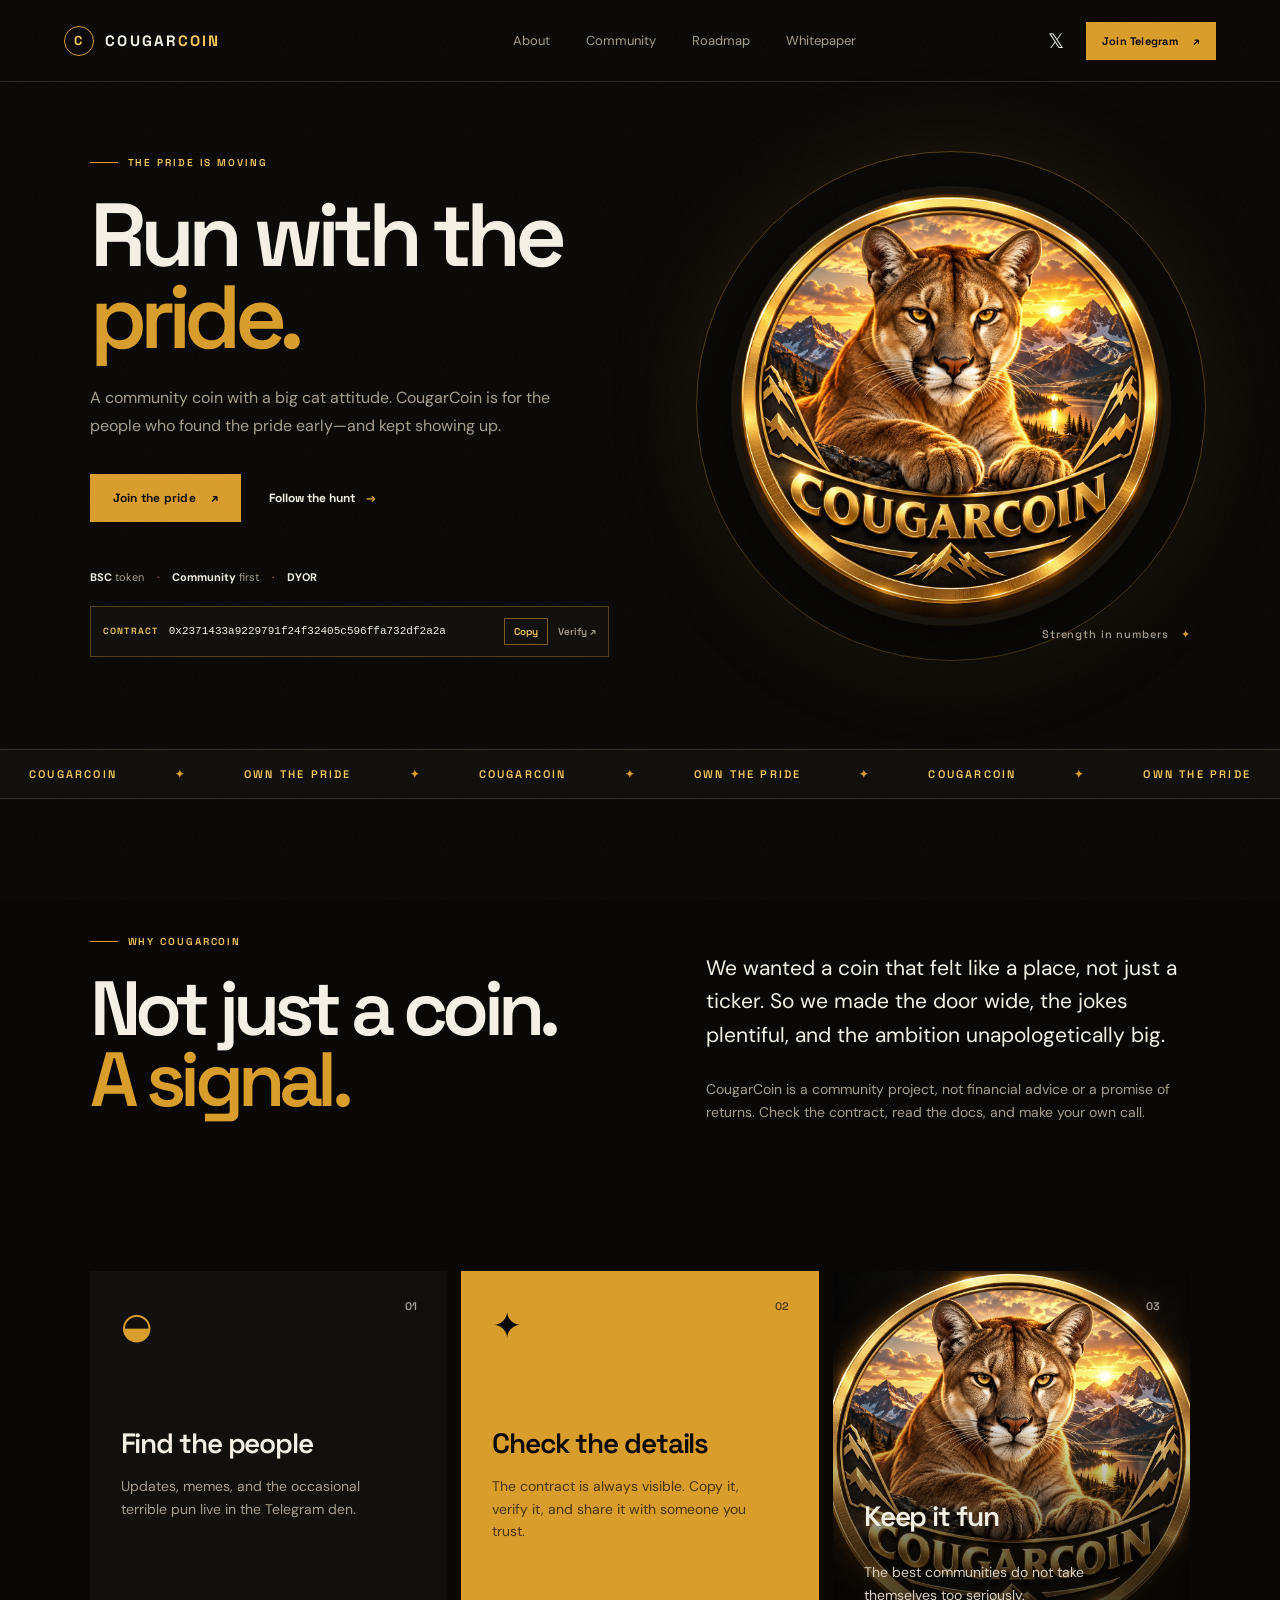
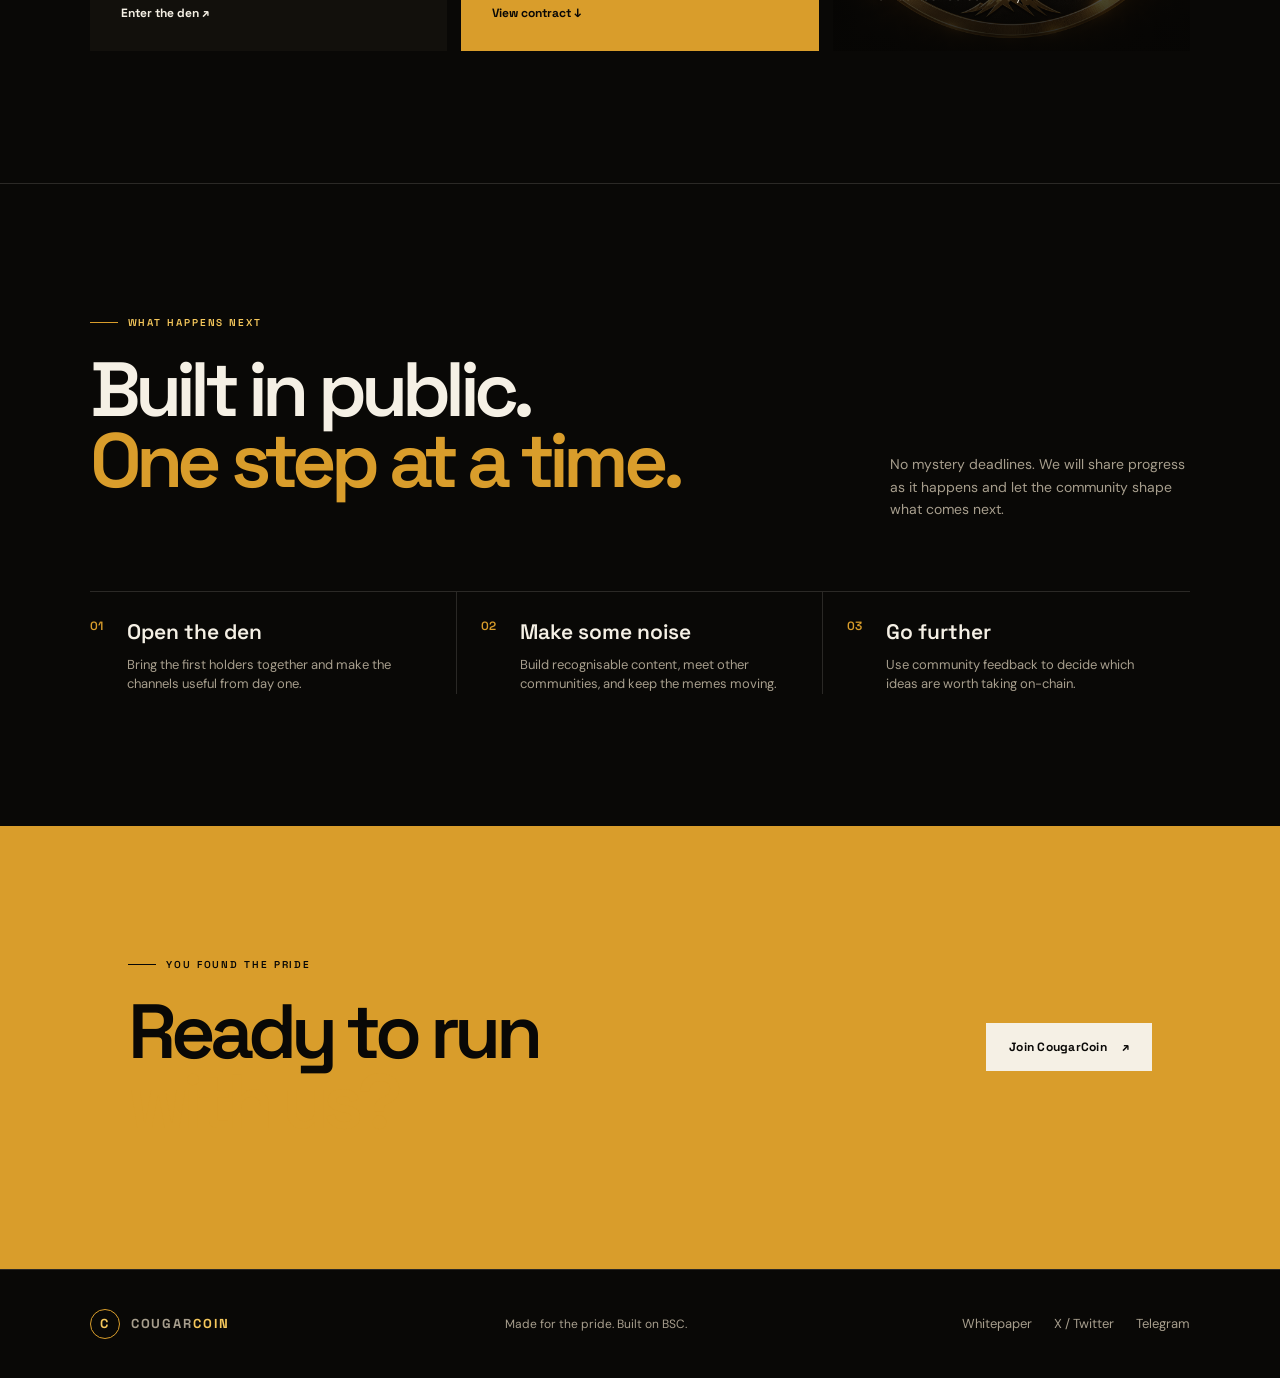
==== index.html @ 057869eb "Prepare CougarCoin site for GitHub Pages" ====
<!doctype html>
<html lang="en">
  <head>
    <meta charset="UTF-8" />
    <meta name="viewport" content="width=device-width, initial-scale=1.0" />
    <meta name="theme-color" content="#090806" />
    <meta name="description" content="CougarCoin — a community-powered meme coin built for the pride." />
    <title>CougarCoin | Own the pride</title>
    <link rel="preconnect" href="https://fonts.googleapis.com" />
    <link rel="preconnect" href="https://fonts.gstatic.com" crossorigin />
    <link href="https://fonts.googleapis.com/css2?family=DM+Sans:wght@400;500;700&family=Space+Grotesk:wght@500;600;700&display=swap" rel="stylesheet" />
    <link rel="stylesheet" href="styles.css" />
  </head>
  <body>
    <div class="noise" aria-hidden="true"></div>
    <header class="site-header">
      <a class="brand" href="#top" aria-label="CougarCoin home">
        <span class="brand-mark">C</span>
        <span>COUGAR<span>COIN</span></span>
      </a>
      <nav class="nav-links" aria-label="Main navigation">
        <a href="#about">About</a>
        <a href="#community">Community</a>
        <a href="#roadmap">Roadmap</a>
        <a href="whitepaper.html">Whitepaper</a>
      </nav>
      <div class="header-actions">
        <a class="icon-link" href="https://x.com/cougarmemecoin" target="_blank" rel="noreferrer" aria-label="CougarCoin on X">𝕏</a>
        <a class="button button-small" href="https://t.me/COUGARCOINbsc" target="_blank" rel="noreferrer">Join Telegram <span>↗</span></a>
      </div>
      <button class="menu-toggle" type="button" aria-label="Open menu" aria-expanded="false">☰</button>
    </header>

    <main id="top">
      <section class="hero">
        <div class="hero-copy">
          <p class="eyebrow"><span></span> The pride is moving</p>
          <h1>Run with the <em>pride.</em></h1>
          <p class="hero-lede">A community coin with a big cat attitude. CougarCoin is for the people who found the pride early—and kept showing up.</p>
          <div class="hero-actions">
            <a class="button" href="https://t.me/COUGARCOINbsc" target="_blank" rel="noreferrer">Join the pride <span>↗</span></a>
            <a class="text-link" href="https://x.com/cougarmemecoin" target="_blank" rel="noreferrer">Follow the hunt <span>→</span></a>
          </div>
          <div class="hero-meta"><span><strong>BSC</strong> token</span><span class="dot">·</span><span><strong>Community</strong> first</span><span class="dot">·</span><span><strong>DYOR</strong></span></div>
          <div class="contract-chip" aria-label="CougarCoin contract address">
            <span class="contract-label">Contract</span>
            <code id="contract-address">0x2371433a9229791f24f32405c596ffa732df2a2a</code>
            <button id="copy-contract" type="button" aria-label="Copy contract address">Copy</button>
            <a class="contract-explorer" href="https://bscscan.com/token/0x2371433a9229791f24f32405c596ffa732df2a2a" target="_blank" rel="noreferrer">Verify ↗</a>
          </div>
        </div>
        <div class="hero-art-wrap"><div class="hero-ring"></div><img class="hero-art" src="assets/cougarcoin-logo.png" alt="CougarCoin cougar emblem" /><div class="art-caption">Strength in numbers <span>✦</span></div></div>
      </section>

      <section class="ticker" aria-label="CougarCoin highlights"><div class="ticker-track"><span>COUGARCOIN</span><b>✦</b><span>OWN THE PRIDE</span><b>✦</b><span>COUGARCOIN</span><b>✦</b><span>OWN THE PRIDE</span><b>✦</b><span>COUGARCOIN</span><b>✦</b><span>OWN THE PRIDE</span></div></section>

      <section class="manifesto section" id="about">
        <div><p class="eyebrow"><span></span> Why CougarCoin</p><h2>Not just a coin.<br /><em>A signal.</em></h2></div>
        <div class="manifesto-copy"><p>We wanted a coin that felt like a place, not just a ticker. So we made the door wide, the jokes plentiful, and the ambition unapologetically big.</p><p class="muted">CougarCoin is a community project, not financial advice or a promise of returns. Check the contract, read the docs, and make your own call.</p></div>
      </section>

      <section class="cards section" id="community">
        <article class="info-card card-dark"><span class="card-number">01</span><div class="card-icon">◒</div><h3>Find the people</h3><p>Updates, memes, and the occasional terrible pun live in the Telegram den.</p><a href="https://t.me/COUGARCOINbsc" target="_blank" rel="noreferrer">Enter the den <span>↗</span></a></article>
        <article class="info-card card-gold"><span class="card-number">02</span><div class="card-icon">✦</div><h3>Check the details</h3><p>The contract is always visible. Copy it, verify it, and share it with someone you trust.</p><a href="#contract-address">View contract <span>↓</span></a></article>
        <article class="info-card card-image"><img src="assets/cougarcoin-logo.png" alt="CougarCoin cougar emblem" /><div class="card-overlay"><span class="card-number">03</span><h3>Keep it fun</h3><p>The best communities do not take themselves too seriously.</p></div></article>
      </section>

      <section class="roadmap section" id="roadmap">
        <div class="roadmap-head"><div><p class="eyebrow"><span></span> What happens next</p><h2>Built in public.<br /><em>One step at a time.</em></h2></div><p>No mystery deadlines. We will share progress as it happens and let the community shape what comes next.</p></div>
        <div class="steps"><div class="step active"><span>01</span><div><h3>Open the den</h3><p>Bring the first holders together and make the channels useful from day one.</p></div></div><div class="step"><span>02</span><div><h3>Make some noise</h3><p>Build recognisable content, meet other communities, and keep the memes moving.</p></div></div><div class="step"><span>03</span><div><h3>Go further</h3><p>Use community feedback to decide which ideas are worth taking on-chain.</p></div></div></div>
      </section>

      <section class="community-cta section"><div><p class="eyebrow"><span></span> You found the pride</p><h2>Ready to run<br /><em>with us?</em></h2></div><a class="button button-light" href="https://t.me/COUGARCOINbsc" target="_blank" rel="noreferrer">Join CougarCoin <span>↗</span></a></section>
    </main>

    <footer class="site-footer"><a class="brand" href="#top"><span class="brand-mark">C</span><span>COUGAR<span>COIN</span></span></a><p>Made for the pride. Built on BSC.</p><div><a href="whitepaper.html">Whitepaper</a><a href="https://x.com/cougarmemecoin" target="_blank" rel="noreferrer">X / Twitter</a><a href="https://t.me/COUGARCOINbsc" target="_blank" rel="noreferrer">Telegram</a></div></footer>
    <script src="script.js"></script>
  </body>
</html>
---- styles.css ----
:root{--ink:#090806;--surface:#12100c;--paper:#f5f0e5;--muted:#a79e8d;--gold:#d99d2b;--gold-bright:#f6c85c;--line:rgba(245,240,229,.14);--display:"Space Grotesk",sans-serif;--body:"DM Sans",sans-serif}*{box-sizing:border-box}html{scroll-behavior:smooth}body{margin:0;background:var(--ink);color:var(--paper);font-family:var(--body);overflow-x:hidden}a{color:inherit}.noise{position:fixed;inset:0;z-index:20;pointer-events:none;opacity:.035;background-image:url("data:image/svg+xml,%3Csvg xmlns='http://www.w3.org/2000/svg' width='160' height='160'%3E%3Cfilter id='n'%3E%3CfeTurbulence type='fractalNoise' baseFrequency='.8' numOctaves='3' stitchTiles='stitch'/%3E%3C/filter%3E%3Crect width='100%25' height='100%25' filter='url(%23n)'/%3E%3C/svg%3E")}.site-header{position:relative;z-index:30;max-width:1440px;height:82px;margin:auto;padding:0 clamp(24px,5vw,78px);display:flex;align-items:center;justify-content:space-between;border-bottom:1px solid var(--line)}.brand{display:inline-flex;align-items:center;gap:11px;color:var(--paper);text-decoration:none;font:700 15px var(--display);letter-spacing:.15em}.brand>span:last-child>span{color:var(--gold-bright)}.brand-mark{display:grid;place-items:center;width:30px;height:30px;border:1px solid var(--gold);border-radius:50%;color:var(--gold-bright);font-size:13px}.nav-links{display:flex;gap:36px;margin-left:100px}.nav-links a,.site-footer a{color:var(--muted);text-decoration:none;font-size:13px;transition:color .2s}.nav-links a:hover,.site-footer a:hover{color:var(--gold-bright)}.header-actions{display:flex;align-items:center;gap:22px}.icon-link{color:var(--paper);font-size:20px;text-decoration:none}.button{display:inline-flex;align-items:center;justify-content:center;gap:15px;padding:15px 22px;border:1px solid var(--gold);background:var(--gold);color:var(--ink);text-decoration:none;font:700 12px var(--display);letter-spacing:.02em;transition:transform .2s,background .2s,border-color .2s}.button:hover{background:var(--gold-bright);border-color:var(--gold-bright);transform:translateY(-2px)}.button-small{padding:11px 15px;font-size:11px}.button-light{background:var(--paper);border-color:var(--paper)}.button-light:hover{background:var(--gold-bright);border-color:var(--gold-bright)}.menu-toggle{display:none;border:0;background:transparent;color:var(--paper);font-size:22px}.hero{max-width:1440px;min-height:650px;margin:auto;padding:74px clamp(24px,7vw,112px) 92px;display:grid;grid-template-columns:minmax(0,.92fr) minmax(390px,.85fr);align-items:center;gap:clamp(35px,8vw,125px)}.hero-copy{max-width:590px}.eyebrow{display:flex;align-items:center;gap:10px;margin:0;color:var(--gold-bright);text-transform:uppercase;letter-spacing:.19em;font:600 10px var(--display)}.eyebrow>span{width:28px;height:1px;background:var(--gold)}.hero h1,.section h2{margin:25px 0;font:600 clamp(56px,7vw,102px)/.92 var(--display);letter-spacing:-.075em}.hero h1 em,.section h2 em{color:var(--gold);font-style:normal}.hero-lede{max-width:500px;margin:0;color:var(--muted);font-size:16px;line-height:1.75}.hero-actions{display:flex;align-items:center;gap:28px;margin-top:34px}.text-link{color:var(--paper);text-decoration:none;font:700 12px var(--display)}.text-link span{color:var(--gold);margin-left:8px}.hero-meta{display:flex;gap:13px;margin-top:48px;color:var(--muted);font-size:11px}.hero-meta strong{color:var(--paper)}.hero-meta .dot{color:var(--gold)}.contract-chip{max-width:560px;margin-top:22px;padding:11px 12px;display:flex;align-items:center;gap:10px;border:1px solid rgba(215,155,39,.35);background:rgba(18,16,12,.8)}.contract-label{color:var(--gold-bright);text-transform:uppercase;letter-spacing:.14em;font:600 9px var(--display)}.contract-chip code{min-width:0;overflow:hidden;color:var(--paper);text-overflow:ellipsis;white-space:nowrap;font:500 11px ui-monospace,SFMono-Regular,Menlo,monospace}.contract-chip button{flex:0 0 auto;margin-left:auto;padding:6px 9px;border:1px solid rgba(215,155,39,.55);background:transparent;color:var(--gold-bright);cursor:pointer;font:600 10px var(--display)}.contract-chip button:hover{background:var(--gold);color:var(--ink)}.hero-art-wrap{position:relative;min-height:500px;display:grid;place-items:center}.hero-ring{position:absolute;width:min(42vw,510px);height:min(42vw,510px);border:1px solid rgba(215,155,39,.38);border-radius:50%;box-shadow:0 0 100px rgba(215,155,39,.12)}.hero-art{position:relative;width:min(35vw,440px);aspect-ratio:1;border:8px solid #17130c;border-radius:50%;object-fit:cover;box-shadow:0 25px 80px rgba(0,0,0,.65)}.art-caption{position:absolute;right:0;bottom:15px;color:var(--muted);letter-spacing:.08em;font:500 11px var(--display)}.art-caption span{margin-left:8px;color:var(--gold)}.ticker{overflow:hidden;border-block:1px solid var(--line);background:#100e0a}.ticker-track{min-width:1000px;padding:17px 0;display:flex;justify-content:space-around;color:var(--gold-bright);letter-spacing:.2em;font:600 11px var(--display)}.ticker-track b{color:var(--gold)}.section{max-width:1440px;margin:auto;padding:132px clamp(24px,7vw,112px)}.manifesto{display:grid;grid-template-columns:1fr 1fr;align-items:end;gap:12%}.manifesto h2,.roadmap h2,.community-cta h2{font-size:clamp(48px,6vw,80px)}.manifesto-copy{max-width:500px;color:var(--paper);font-size:21px;line-height:1.6}.manifesto-copy .muted{margin-top:25px;color:var(--muted);font-size:14px;line-height:1.7}.cards{display:grid;grid-template-columns:repeat(3,1fr);gap:14px;padding-top:0}.info-card{position:relative;min-height:380px;overflow:hidden;padding:31px}.card-dark{background:var(--surface)}.card-gold{background:var(--gold);color:var(--ink)}.card-number{position:absolute;top:28px;right:30px;opacity:.65;font:600 11px var(--display)}.card-icon{margin-bottom:76px;color:var(--gold);font-size:36px}.card-gold .card-icon{color:var(--ink)}.info-card h3{margin:0 0 13px;font:600 28px var(--display);letter-spacing:-.04em}.info-card p{max-width:280px;color:var(--muted);font-size:14px;line-height:1.6}.card-gold p{color:rgba(10,9,7,.7)}.info-card a{position:absolute;bottom:30px;color:var(--paper);text-decoration:none;font:700 12px var(--display)}.card-gold a{color:var(--ink)}.card-image{padding:0}.card-image img{width:100%;height:100%;object-fit:cover;filter:saturate(.8)}.card-overlay{position:absolute;inset:0;padding:31px;display:flex;flex-direction:column;justify-content:flex-end;background:linear-gradient(transparent 35%,rgba(7,6,4,.92))}.card-overlay h3{margin-top:auto}.card-overlay p{color:#d9d0c1}.roadmap{border-top:1px solid var(--line)}.roadmap-head{display:flex;justify-content:space-between;align-items:end;gap:40px}.roadmap-head>p{max-width:300px;margin:0;color:var(--muted);font-size:14px;line-height:1.6}.steps{display:grid;grid-template-columns:repeat(3,1fr);margin-top:70px;border-top:1px solid var(--line)}.step{display:flex;gap:24px;padding:26px 24px 0 0;border-right:1px solid var(--line);color:var(--muted)}.step+.step{padding-left:24px}.step:last-child{border:0}.step>span{color:var(--gold);font:600 12px var(--display)}.step h3{margin:0 0 10px;color:var(--paper);font:600 21px var(--display)}.step p{margin:0;font-size:13px;line-height:1.5}.community-cta{max-width:none;display:flex;align-items:center;justify-content:space-between;padding-inline:clamp(24px,10vw,160px);background:var(--gold);color:var(--ink)}.community-cta .eyebrow{color:var(--ink)}.community-cta .eyebrow>span{background:var(--ink)}.community-cta h2{margin-bottom:0}.site-footer{display:flex;align-items:center;justify-content:space-between;gap:20px;padding:34px clamp(24px,7vw,112px);border-top:1px solid var(--line)}.site-footer p{color:var(--muted);font-size:12px}.site-footer>div{display:flex;gap:22px}@media(max-width:800px){.site-header{height:72px}.nav-links,.header-actions{display:none}.nav-links.mobile-open{position:absolute;top:72px;left:0;right:0;display:flex;flex-direction:column;gap:18px;margin:0;padding:22px 24px;background:#100e0a;border-bottom:1px solid var(--line)}.menu-toggle{display:block}.hero{grid-template-columns:1fr;padding-top:58px}.hero h1{font-size:62px}.hero-art-wrap{min-height:380px}.hero-art{width:min(76vw,380px)}.hero-ring{width:min(84vw,440px);height:min(84vw,440px)}.contract-chip{max-width:100%}.contract-chip code{font-size:9px}.manifesto,.cards{grid-template-columns:1fr}.section{padding-top:86px;padding-bottom:86px}.info-card{min-height:330px}.roadmap-head,.community-cta{display:block}.roadmap-head>p{margin-top:30px}.steps{grid-template-columns:1fr;margin-top:45px}.step,.step+.step{padding:20px 0;border-right:0;border-bottom:1px solid var(--line)}.community-cta .button{margin-top:30px}.site-footer{flex-wrap:wrap}.site-footer p{order:3;width:100%}}
.contract-explorer{color:var(--muted);font:600 10px var(--display);text-decoration:none}.contract-explorer:hover{color:var(--gold-bright)}
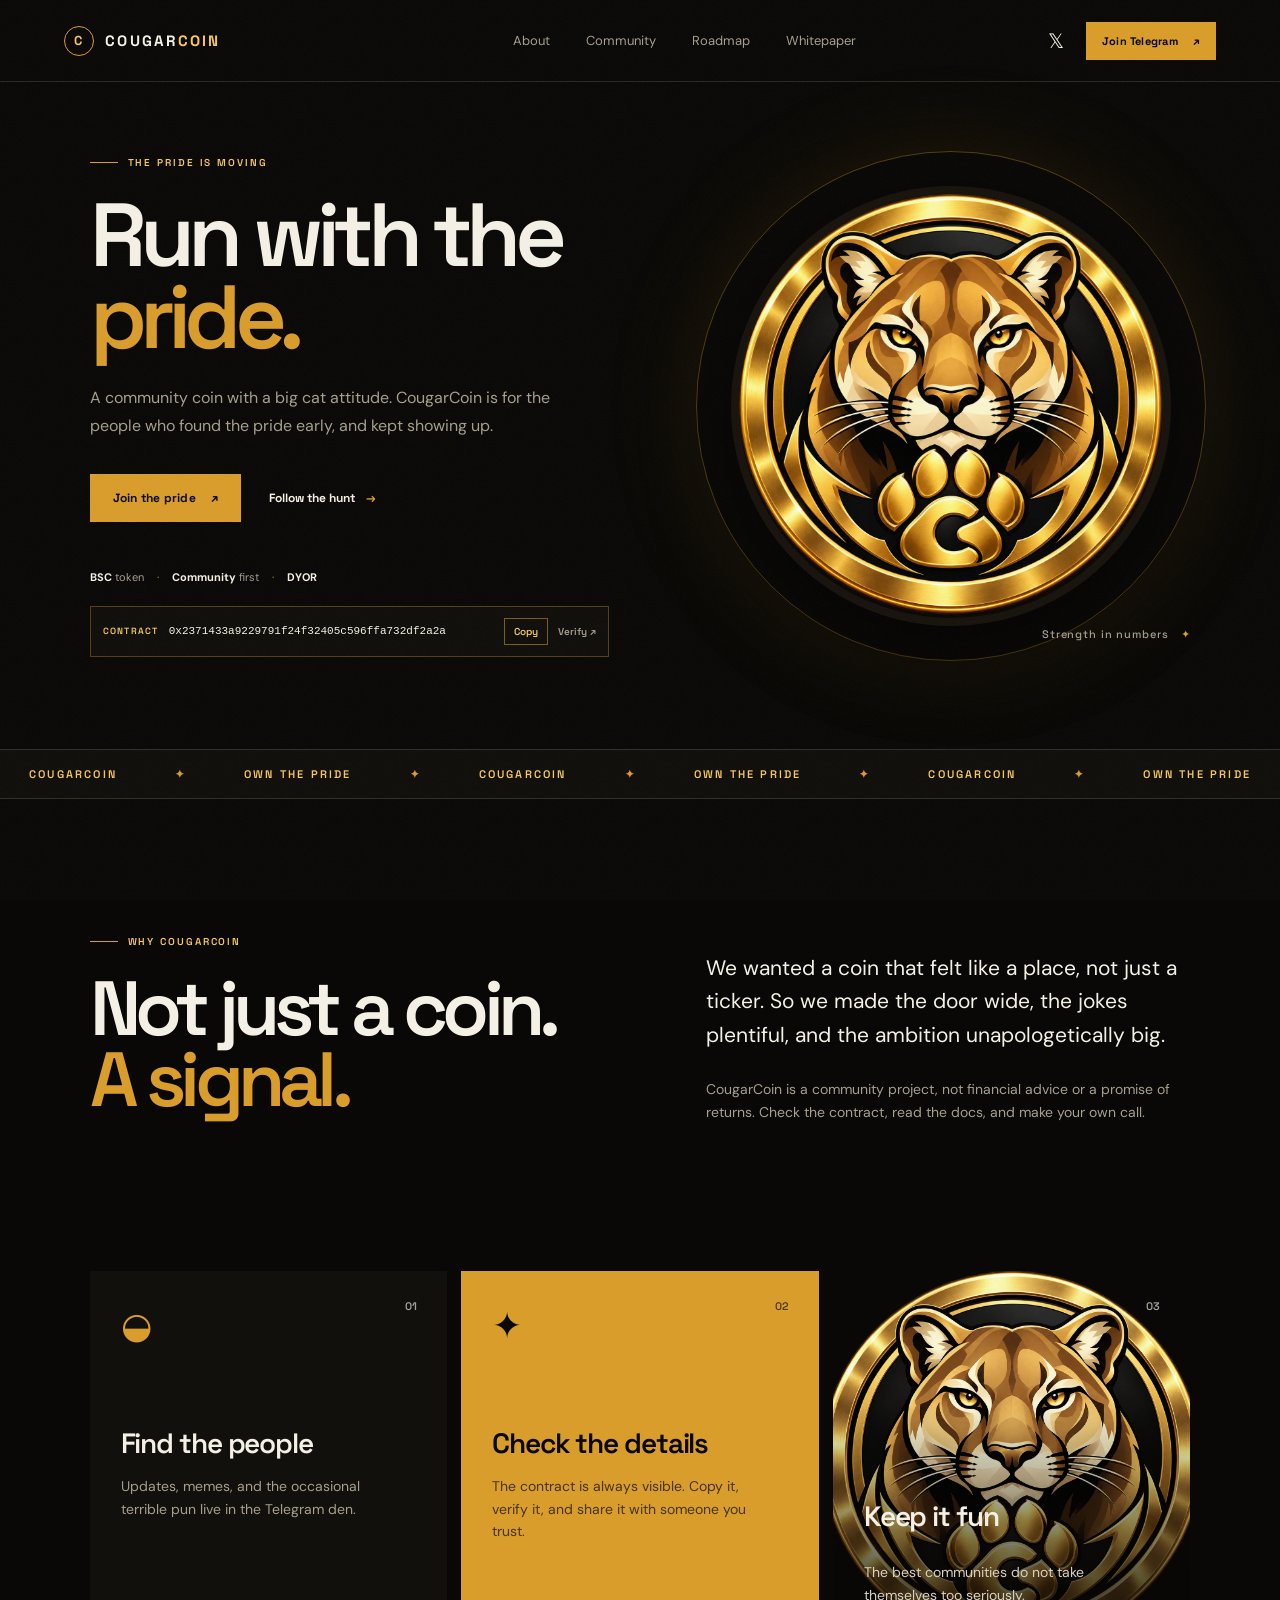
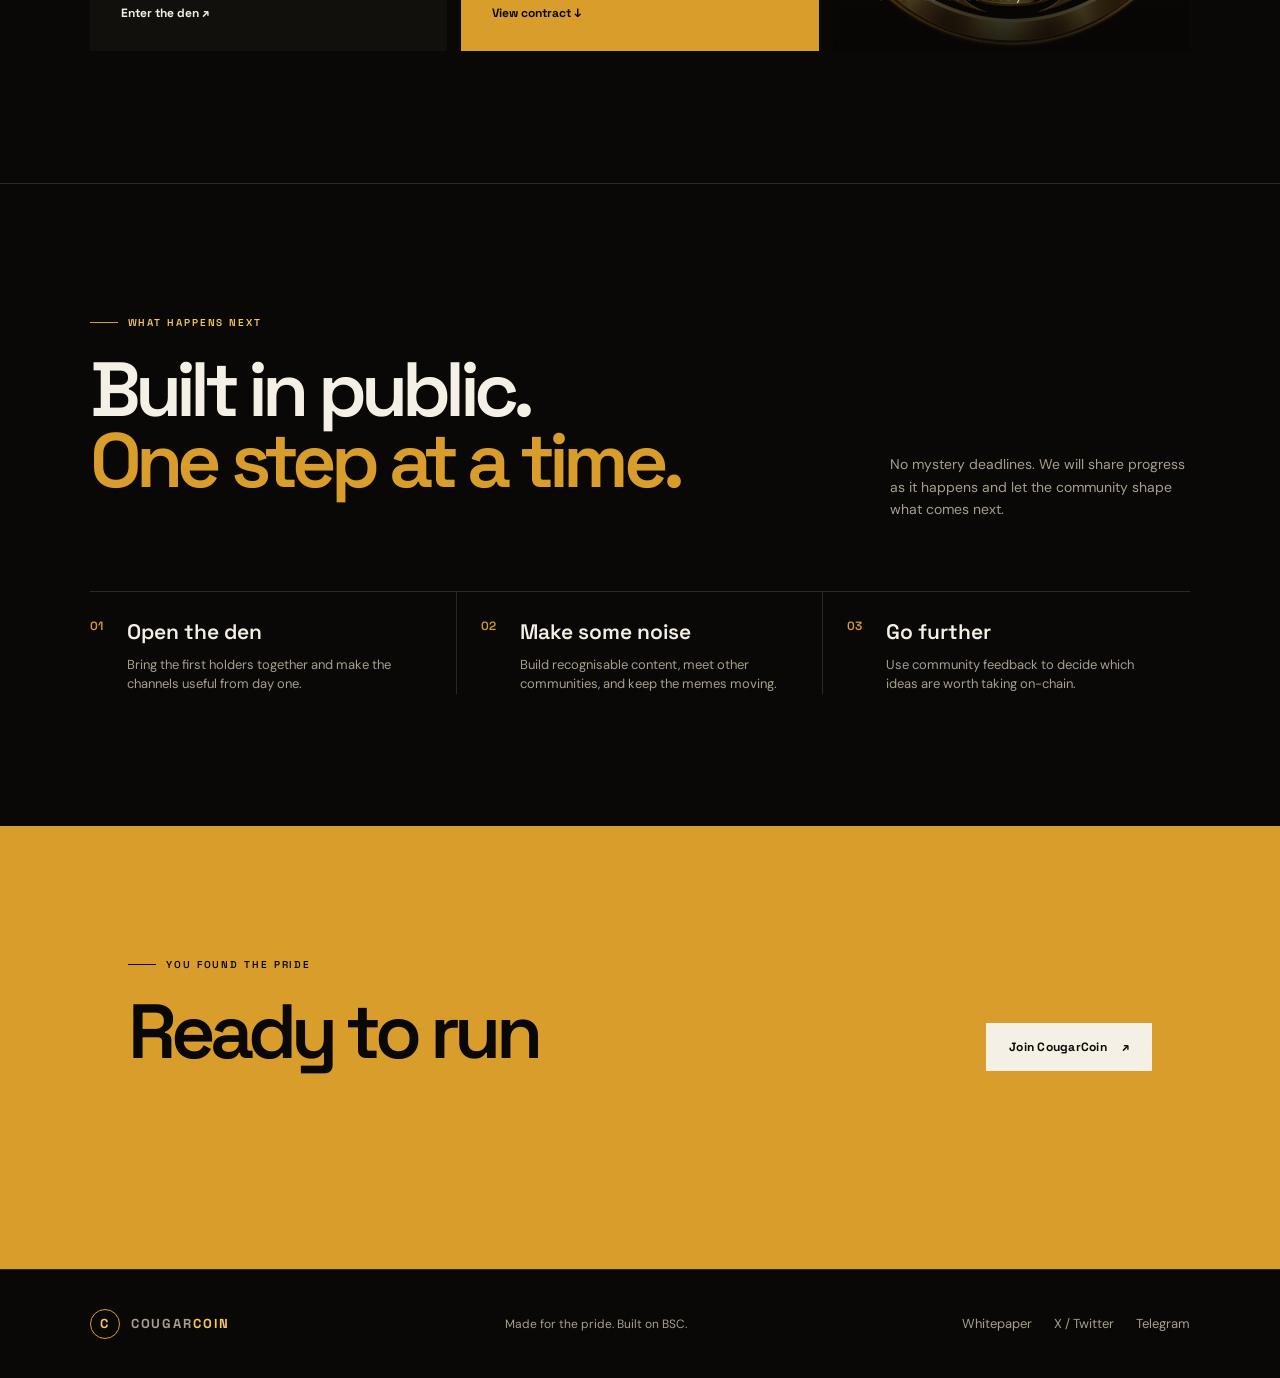
==== commit e94e38e1: "Refine website copy punctuation" ====
--- a/index.html
+++ b/index.html
@@ -4,7 +4,7 @@
     <meta charset="UTF-8" />
     <meta name="viewport" content="width=device-width, initial-scale=1.0" />
     <meta name="theme-color" content="#090806" />
-    <meta name="description" content="CougarCoin — a community-powered meme coin built for the pride." />
+    <meta name="description" content="CougarCoin, a community-powered meme coin built for the pride." />
     <title>CougarCoin | Own the pride</title>
     <link rel="preconnect" href="https://fonts.googleapis.com" />
     <link rel="preconnect" href="https://fonts.gstatic.com" crossorigin />
@@ -36,7 +36,7 @@
         <div class="hero-copy">
           <p class="eyebrow"><span></span> The pride is moving</p>
           <h1>Run with the <em>pride.</em></h1>
-          <p class="hero-lede">A community coin with a big cat attitude. CougarCoin is for the people who found the pride early—and kept showing up.</p>
+          <p class="hero-lede">A community coin with a big cat attitude. CougarCoin is for the people who found the pride early, and kept showing up.</p>
           <div class="hero-actions">
             <a class="button" href="https://t.me/COUGARCOINbsc" target="_blank" rel="noreferrer">Join the pride <span>↗</span></a>
             <a class="text-link" href="https://x.com/cougarmemecoin" target="_blank" rel="noreferrer">Follow the hunt <span>→</span></a>
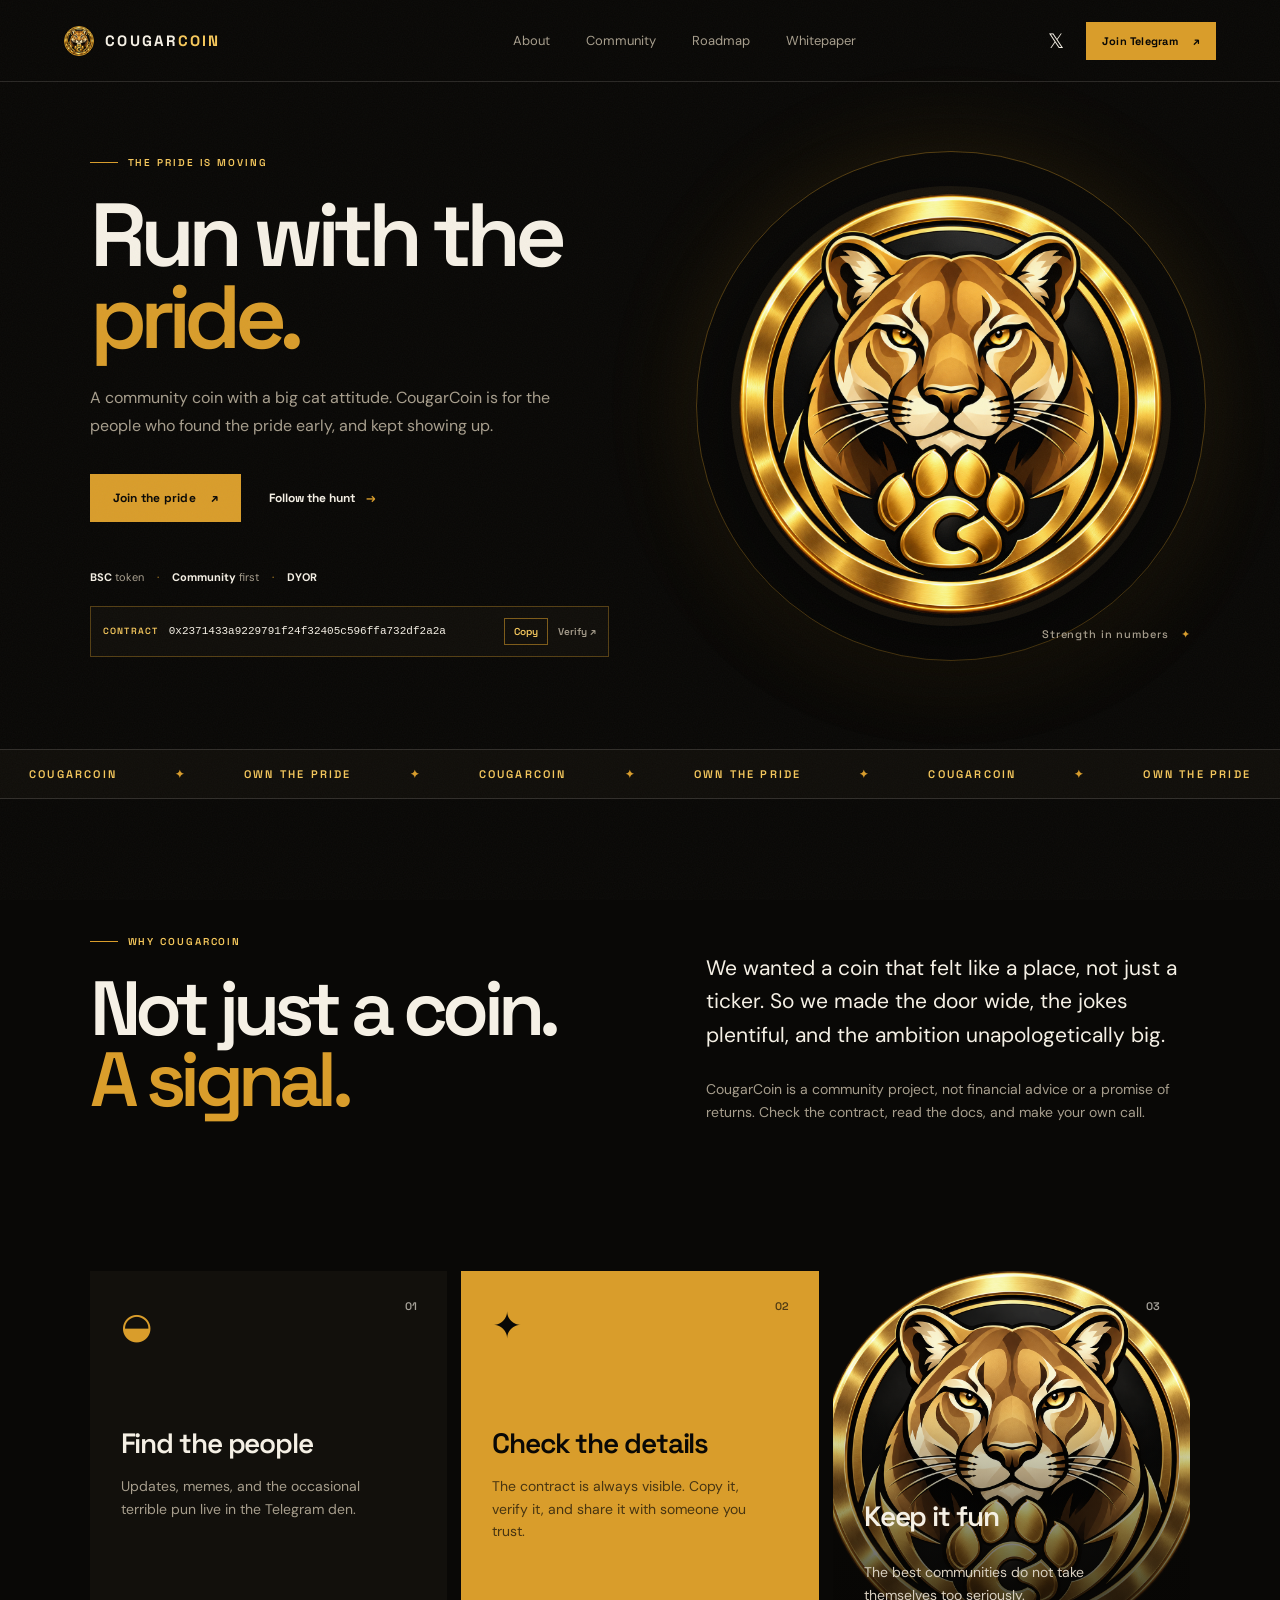
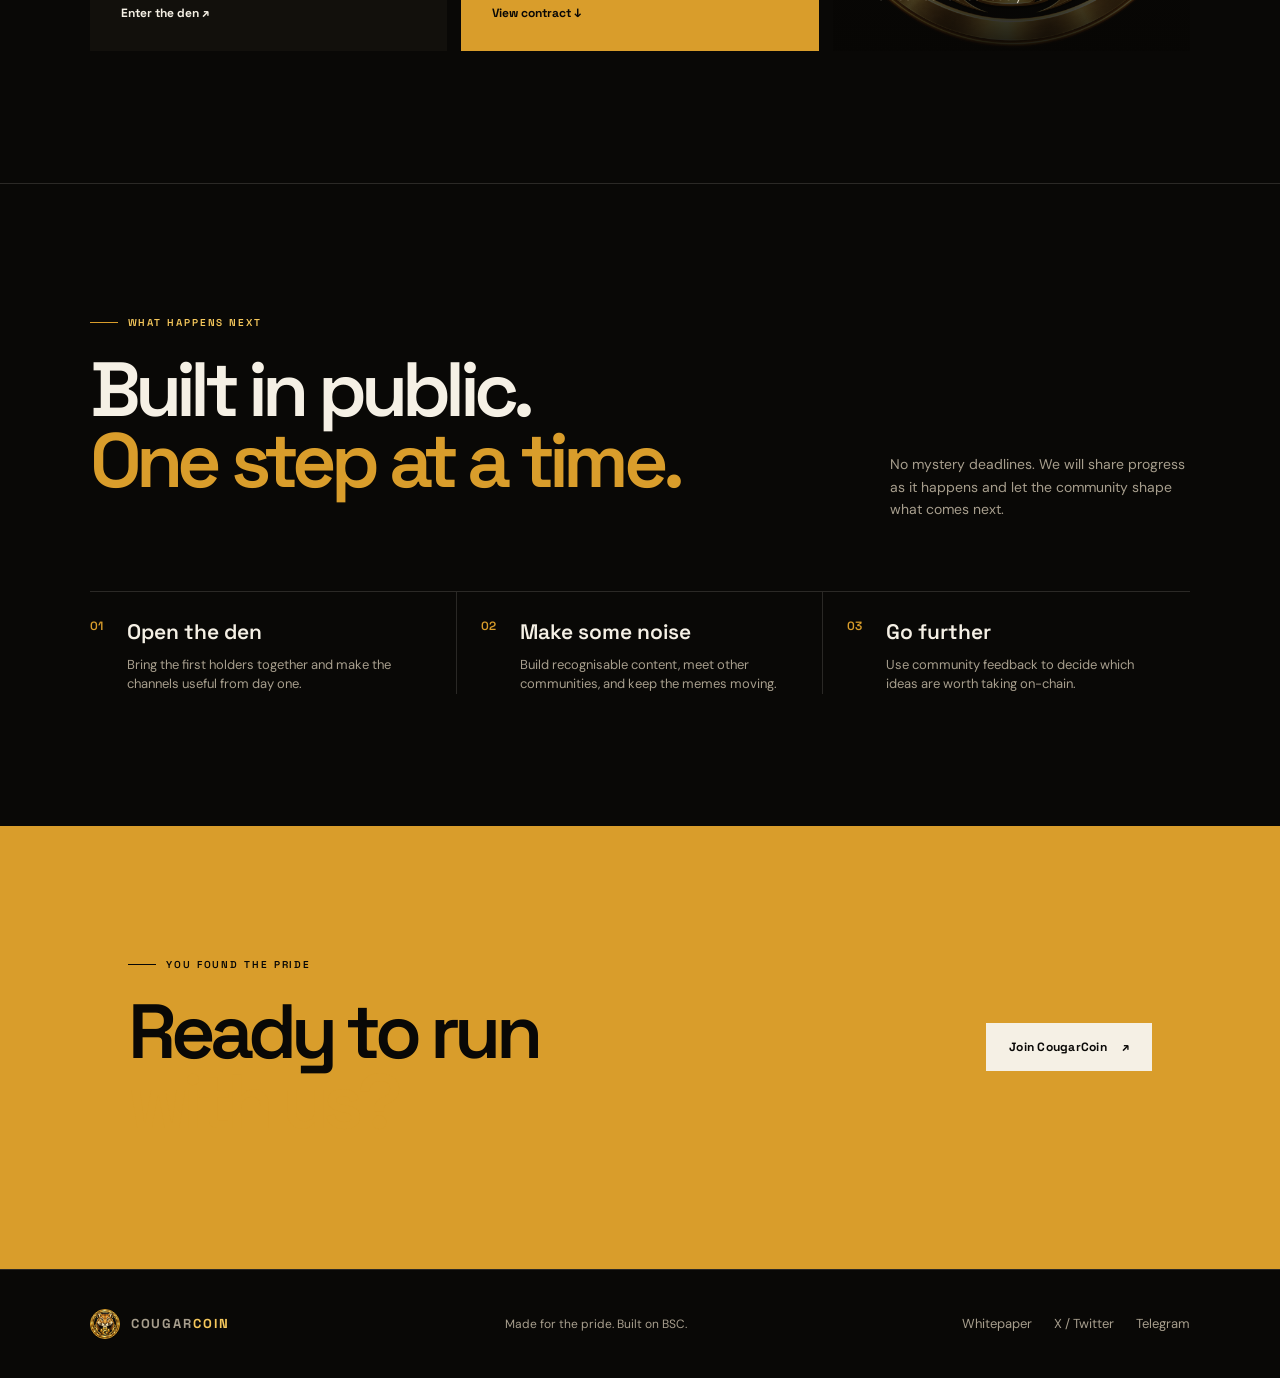
==== commit 095fd69e: "Use latest CougarCoin logo across site branding" ====
--- a/index.html
+++ b/index.html
@@ -5,6 +5,8 @@
     <meta name="viewport" content="width=device-width, initial-scale=1.0" />
     <meta name="theme-color" content="#090806" />
     <meta name="description" content="CougarCoin, a community-powered meme coin built for the pride." />
+    <link rel="icon" type="image/png" href="assets/cougarcoin-logo.png" />
+    <link rel="apple-touch-icon" href="assets/cougarcoin-logo.png" />
     <title>CougarCoin | Own the pride</title>
     <link rel="preconnect" href="https://fonts.googleapis.com" />
     <link rel="preconnect" href="https://fonts.gstatic.com" crossorigin />
@@ -15,7 +17,7 @@
     <div class="noise" aria-hidden="true"></div>
     <header class="site-header">
       <a class="brand" href="#top" aria-label="CougarCoin home">
-        <span class="brand-mark">C</span>
+        <span class="brand-mark"><img src="assets/cougarcoin-logo.png" alt="" /></span>
         <span>COUGAR<span>COIN</span></span>
       </a>
       <nav class="nav-links" aria-label="Main navigation">
@@ -73,7 +75,7 @@
       <section class="community-cta section"><div><p class="eyebrow"><span></span> You found the pride</p><h2>Ready to run<br /><em>with us?</em></h2></div><a class="button button-light" href="https://t.me/COUGARCOINbsc" target="_blank" rel="noreferrer">Join CougarCoin <span>↗</span></a></section>
     </main>
 
-    <footer class="site-footer"><a class="brand" href="#top"><span class="brand-mark">C</span><span>COUGAR<span>COIN</span></span></a><p>Made for the pride. Built on BSC.</p><div><a href="whitepaper.html">Whitepaper</a><a href="https://x.com/cougarmemecoin" target="_blank" rel="noreferrer">X / Twitter</a><a href="https://t.me/COUGARCOINbsc" target="_blank" rel="noreferrer">Telegram</a></div></footer>
+    <footer class="site-footer"><a class="brand" href="#top"><span class="brand-mark"><img src="assets/cougarcoin-logo.png" alt="" /></span><span>COUGAR<span>COIN</span></span></a><p>Made for the pride. Built on BSC.</p><div><a href="whitepaper.html">Whitepaper</a><a href="https://x.com/cougarmemecoin" target="_blank" rel="noreferrer">X / Twitter</a><a href="https://t.me/COUGARCOINbsc" target="_blank" rel="noreferrer">Telegram</a></div></footer>
     <script src="script.js"></script>
   </body>
 </html>
--- a/styles.css
+++ b/styles.css
@@ -1,2 +1,3 @@
 :root{--ink:#090806;--surface:#12100c;--paper:#f5f0e5;--muted:#a79e8d;--gold:#d99d2b;--gold-bright:#f6c85c;--line:rgba(245,240,229,.14);--display:"Space Grotesk",sans-serif;--body:"DM Sans",sans-serif}*{box-sizing:border-box}html{scroll-behavior:smooth}body{margin:0;background:var(--ink);color:var(--paper);font-family:var(--body);overflow-x:hidden}a{color:inherit}.noise{position:fixed;inset:0;z-index:20;pointer-events:none;opacity:.035;background-image:url("data:image/svg+xml,%3Csvg xmlns='http://www.w3.org/2000/svg' width='160' height='160'%3E%3Cfilter id='n'%3E%3CfeTurbulence type='fractalNoise' baseFrequency='.8' numOctaves='3' stitchTiles='stitch'/%3E%3C/filter%3E%3Crect width='100%25' height='100%25' filter='url(%23n)'/%3E%3C/svg%3E")}.site-header{position:relative;z-index:30;max-width:1440px;height:82px;margin:auto;padding:0 clamp(24px,5vw,78px);display:flex;align-items:center;justify-content:space-between;border-bottom:1px solid var(--line)}.brand{display:inline-flex;align-items:center;gap:11px;color:var(--paper);text-decoration:none;font:700 15px var(--display);letter-spacing:.15em}.brand>span:last-child>span{color:var(--gold-bright)}.brand-mark{display:grid;place-items:center;width:30px;height:30px;border:1px solid var(--gold);border-radius:50%;color:var(--gold-bright);font-size:13px}.nav-links{display:flex;gap:36px;margin-left:100px}.nav-links a,.site-footer a{color:var(--muted);text-decoration:none;font-size:13px;transition:color .2s}.nav-links a:hover,.site-footer a:hover{color:var(--gold-bright)}.header-actions{display:flex;align-items:center;gap:22px}.icon-link{color:var(--paper);font-size:20px;text-decoration:none}.button{display:inline-flex;align-items:center;justify-content:center;gap:15px;padding:15px 22px;border:1px solid var(--gold);background:var(--gold);color:var(--ink);text-decoration:none;font:700 12px var(--display);letter-spacing:.02em;transition:transform .2s,background .2s,border-color .2s}.button:hover{background:var(--gold-bright);border-color:var(--gold-bright);transform:translateY(-2px)}.button-small{padding:11px 15px;font-size:11px}.button-light{background:var(--paper);border-color:var(--paper)}.button-light:hover{background:var(--gold-bright);border-color:var(--gold-bright)}.menu-toggle{display:none;border:0;background:transparent;color:var(--paper);font-size:22px}.hero{max-width:1440px;min-height:650px;margin:auto;padding:74px clamp(24px,7vw,112px) 92px;display:grid;grid-template-columns:minmax(0,.92fr) minmax(390px,.85fr);align-items:center;gap:clamp(35px,8vw,125px)}.hero-copy{max-width:590px}.eyebrow{display:flex;align-items:center;gap:10px;margin:0;color:var(--gold-bright);text-transform:uppercase;letter-spacing:.19em;font:600 10px var(--display)}.eyebrow>span{width:28px;height:1px;background:var(--gold)}.hero h1,.section h2{margin:25px 0;font:600 clamp(56px,7vw,102px)/.92 var(--display);letter-spacing:-.075em}.hero h1 em,.section h2 em{color:var(--gold);font-style:normal}.hero-lede{max-width:500px;margin:0;color:var(--muted);font-size:16px;line-height:1.75}.hero-actions{display:flex;align-items:center;gap:28px;margin-top:34px}.text-link{color:var(--paper);text-decoration:none;font:700 12px var(--display)}.text-link span{color:var(--gold);margin-left:8px}.hero-meta{display:flex;gap:13px;margin-top:48px;color:var(--muted);font-size:11px}.hero-meta strong{color:var(--paper)}.hero-meta .dot{color:var(--gold)}.contract-chip{max-width:560px;margin-top:22px;padding:11px 12px;display:flex;align-items:center;gap:10px;border:1px solid rgba(215,155,39,.35);background:rgba(18,16,12,.8)}.contract-label{color:var(--gold-bright);text-transform:uppercase;letter-spacing:.14em;font:600 9px var(--display)}.contract-chip code{min-width:0;overflow:hidden;color:var(--paper);text-overflow:ellipsis;white-space:nowrap;font:500 11px ui-monospace,SFMono-Regular,Menlo,monospace}.contract-chip button{flex:0 0 auto;margin-left:auto;padding:6px 9px;border:1px solid rgba(215,155,39,.55);background:transparent;color:var(--gold-bright);cursor:pointer;font:600 10px var(--display)}.contract-chip button:hover{background:var(--gold);color:var(--ink)}.hero-art-wrap{position:relative;min-height:500px;display:grid;place-items:center}.hero-ring{position:absolute;width:min(42vw,510px);height:min(42vw,510px);border:1px solid rgba(215,155,39,.38);border-radius:50%;box-shadow:0 0 100px rgba(215,155,39,.12)}.hero-art{position:relative;width:min(35vw,440px);aspect-ratio:1;border:8px solid #17130c;border-radius:50%;object-fit:cover;box-shadow:0 25px 80px rgba(0,0,0,.65)}.art-caption{position:absolute;right:0;bottom:15px;color:var(--muted);letter-spacing:.08em;font:500 11px var(--display)}.art-caption span{margin-left:8px;color:var(--gold)}.ticker{overflow:hidden;border-block:1px solid var(--line);background:#100e0a}.ticker-track{min-width:1000px;padding:17px 0;display:flex;justify-content:space-around;color:var(--gold-bright);letter-spacing:.2em;font:600 11px var(--display)}.ticker-track b{color:var(--gold)}.section{max-width:1440px;margin:auto;padding:132px clamp(24px,7vw,112px)}.manifesto{display:grid;grid-template-columns:1fr 1fr;align-items:end;gap:12%}.manifesto h2,.roadmap h2,.community-cta h2{font-size:clamp(48px,6vw,80px)}.manifesto-copy{max-width:500px;color:var(--paper);font-size:21px;line-height:1.6}.manifesto-copy .muted{margin-top:25px;color:var(--muted);font-size:14px;line-height:1.7}.cards{display:grid;grid-template-columns:repeat(3,1fr);gap:14px;padding-top:0}.info-card{position:relative;min-height:380px;overflow:hidden;padding:31px}.card-dark{background:var(--surface)}.card-gold{background:var(--gold);color:var(--ink)}.card-number{position:absolute;top:28px;right:30px;opacity:.65;font:600 11px var(--display)}.card-icon{margin-bottom:76px;color:var(--gold);font-size:36px}.card-gold .card-icon{color:var(--ink)}.info-card h3{margin:0 0 13px;font:600 28px var(--display);letter-spacing:-.04em}.info-card p{max-width:280px;color:var(--muted);font-size:14px;line-height:1.6}.card-gold p{color:rgba(10,9,7,.7)}.info-card a{position:absolute;bottom:30px;color:var(--paper);text-decoration:none;font:700 12px var(--display)}.card-gold a{color:var(--ink)}.card-image{padding:0}.card-image img{width:100%;height:100%;object-fit:cover;filter:saturate(.8)}.card-overlay{position:absolute;inset:0;padding:31px;display:flex;flex-direction:column;justify-content:flex-end;background:linear-gradient(transparent 35%,rgba(7,6,4,.92))}.card-overlay h3{margin-top:auto}.card-overlay p{color:#d9d0c1}.roadmap{border-top:1px solid var(--line)}.roadmap-head{display:flex;justify-content:space-between;align-items:end;gap:40px}.roadmap-head>p{max-width:300px;margin:0;color:var(--muted);font-size:14px;line-height:1.6}.steps{display:grid;grid-template-columns:repeat(3,1fr);margin-top:70px;border-top:1px solid var(--line)}.step{display:flex;gap:24px;padding:26px 24px 0 0;border-right:1px solid var(--line);color:var(--muted)}.step+.step{padding-left:24px}.step:last-child{border:0}.step>span{color:var(--gold);font:600 12px var(--display)}.step h3{margin:0 0 10px;color:var(--paper);font:600 21px var(--display)}.step p{margin:0;font-size:13px;line-height:1.5}.community-cta{max-width:none;display:flex;align-items:center;justify-content:space-between;padding-inline:clamp(24px,10vw,160px);background:var(--gold);color:var(--ink)}.community-cta .eyebrow{color:var(--ink)}.community-cta .eyebrow>span{background:var(--ink)}.community-cta h2{margin-bottom:0}.site-footer{display:flex;align-items:center;justify-content:space-between;gap:20px;padding:34px clamp(24px,7vw,112px);border-top:1px solid var(--line)}.site-footer p{color:var(--muted);font-size:12px}.site-footer>div{display:flex;gap:22px}@media(max-width:800px){.site-header{height:72px}.nav-links,.header-actions{display:none}.nav-links.mobile-open{position:absolute;top:72px;left:0;right:0;display:flex;flex-direction:column;gap:18px;margin:0;padding:22px 24px;background:#100e0a;border-bottom:1px solid var(--line)}.menu-toggle{display:block}.hero{grid-template-columns:1fr;padding-top:58px}.hero h1{font-size:62px}.hero-art-wrap{min-height:380px}.hero-art{width:min(76vw,380px)}.hero-ring{width:min(84vw,440px);height:min(84vw,440px)}.contract-chip{max-width:100%}.contract-chip code{font-size:9px}.manifesto,.cards{grid-template-columns:1fr}.section{padding-top:86px;padding-bottom:86px}.info-card{min-height:330px}.roadmap-head,.community-cta{display:block}.roadmap-head>p{margin-top:30px}.steps{grid-template-columns:1fr;margin-top:45px}.step,.step+.step{padding:20px 0;border-right:0;border-bottom:1px solid var(--line)}.community-cta .button{margin-top:30px}.site-footer{flex-wrap:wrap}.site-footer p{order:3;width:100%}}
 .contract-explorer{color:var(--muted);font:600 10px var(--display);text-decoration:none}.contract-explorer:hover{color:var(--gold-bright)}
+.brand-mark img{width:100%;height:100%;display:block;object-fit:cover;border-radius:50%}
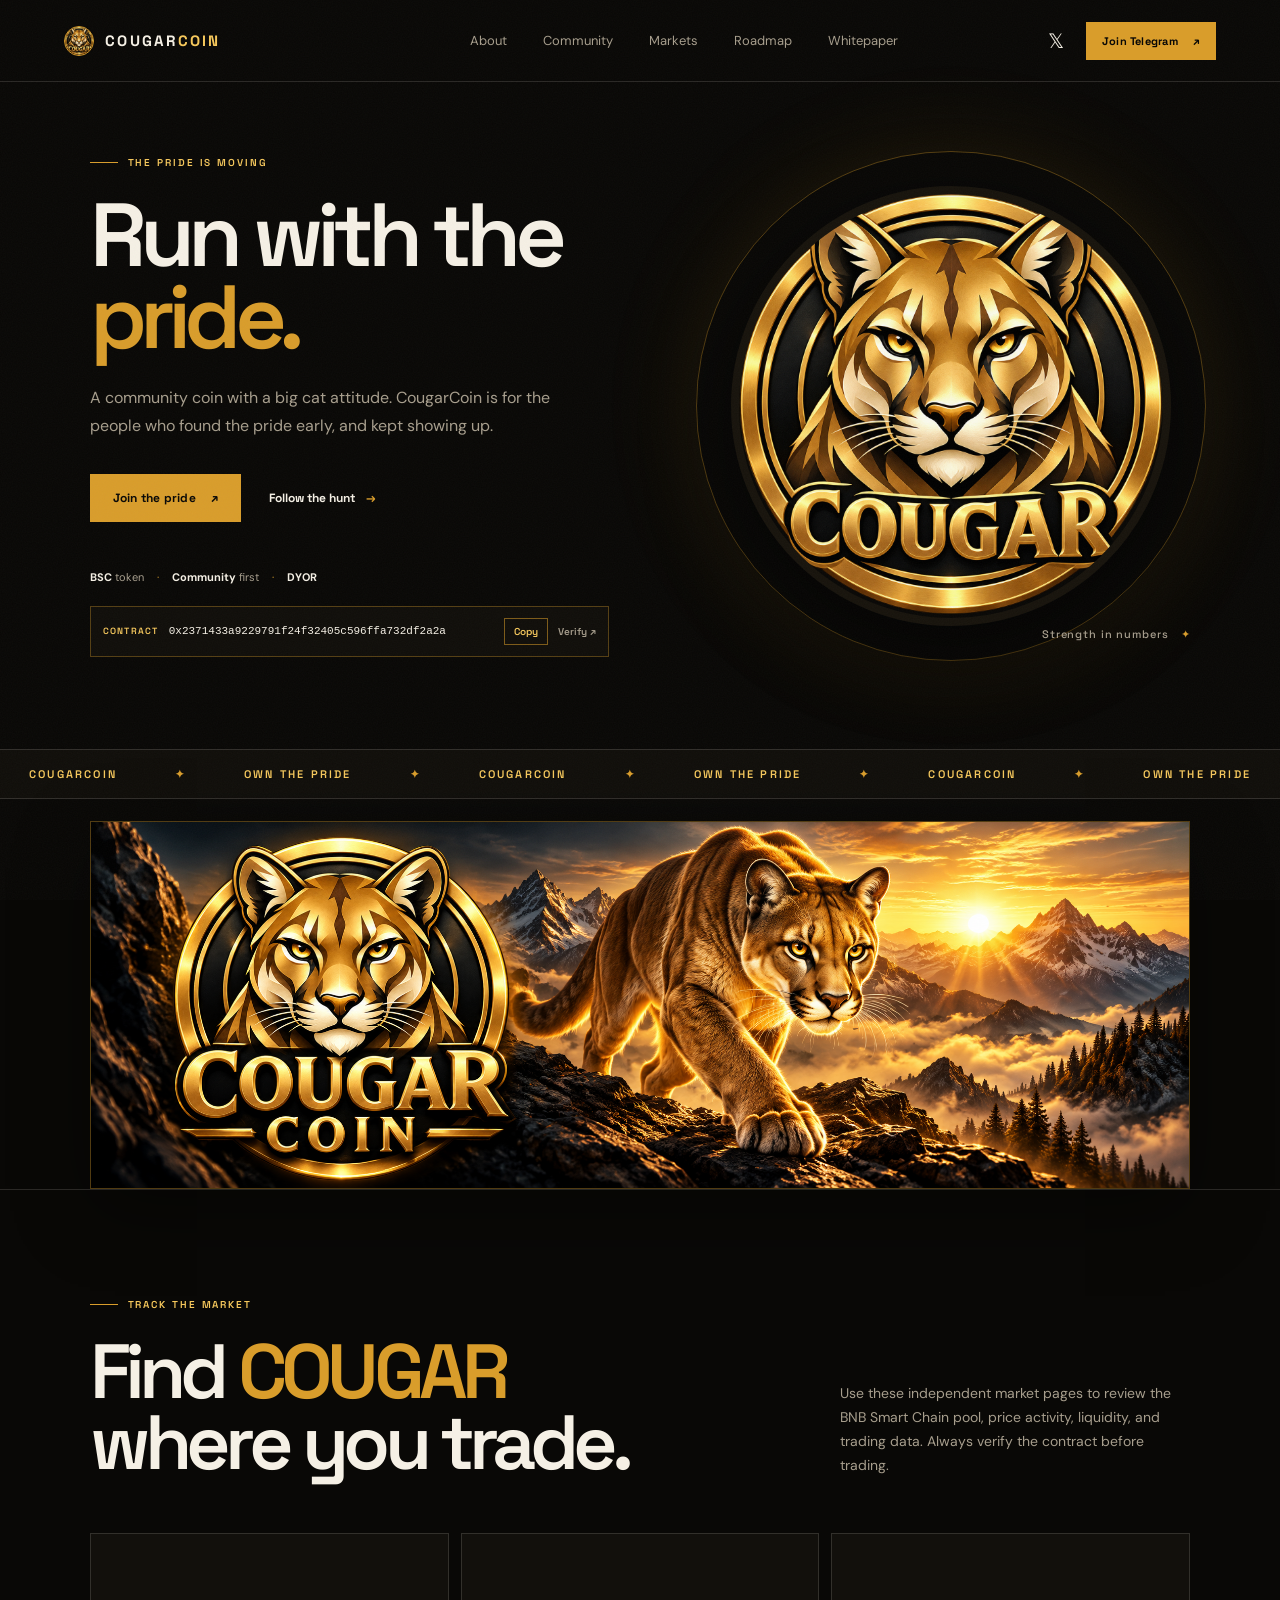
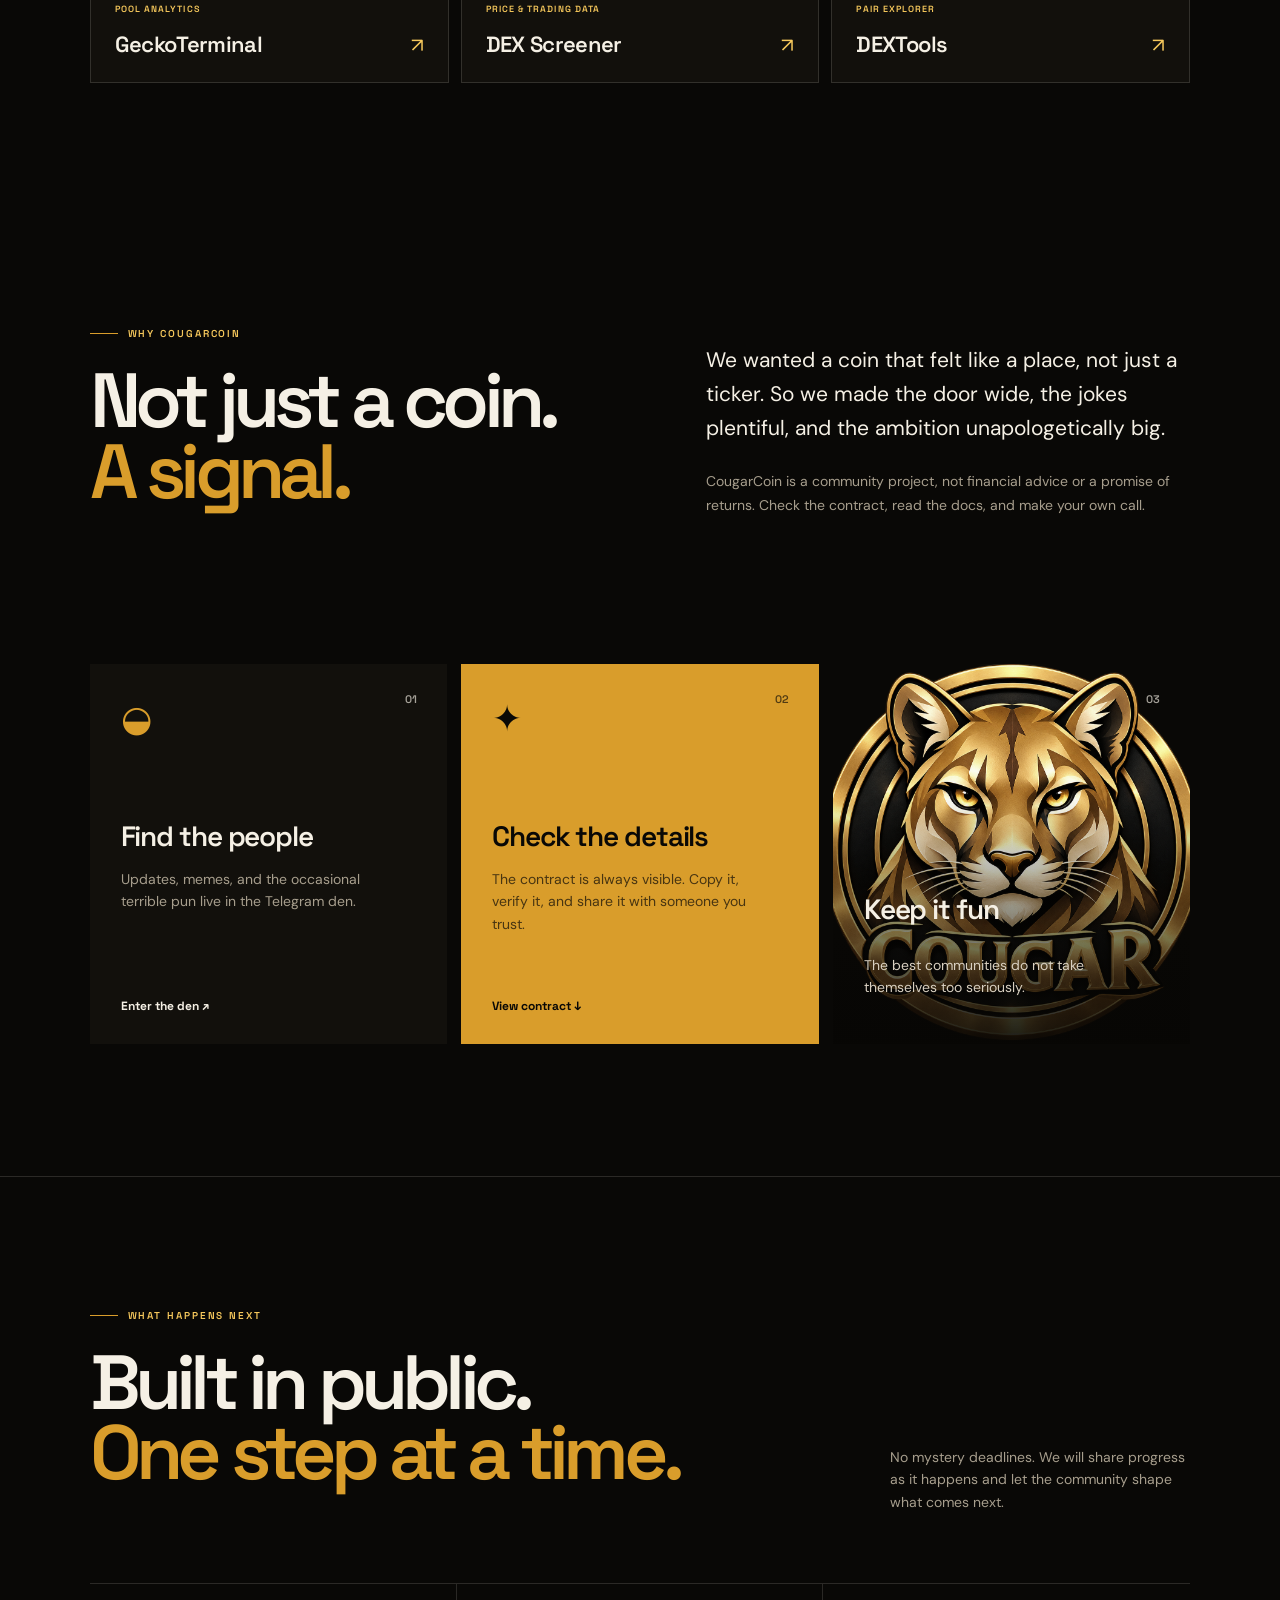
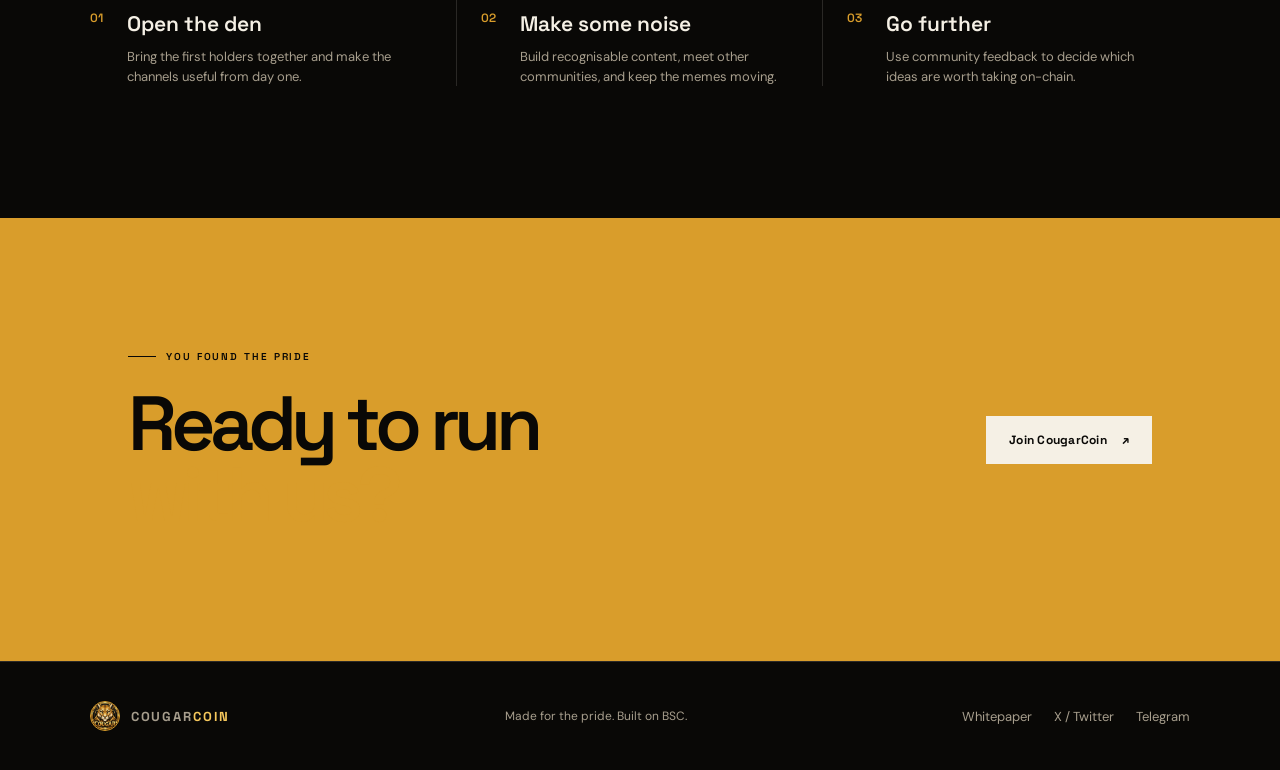
==== commit e569ffbf: "Add CougarCoin market links" ====
--- a/index.html
+++ b/index.html
@@ -5,8 +5,8 @@
     <meta name="viewport" content="width=device-width, initial-scale=1.0" />
     <meta name="theme-color" content="#090806" />
     <meta name="description" content="CougarCoin, a community-powered meme coin built for the pride." />
-    <link rel="icon" type="image/png" href="assets/cougarcoin-logo.png" />
-    <link rel="apple-touch-icon" href="assets/cougarcoin-logo.png" />
+    <link rel="icon" type="image/png" href="assets/cougarcoin-logo-v2.png" />
+    <link rel="apple-touch-icon" href="assets/cougarcoin-logo-v2.png" />
     <title>CougarCoin | Own the pride</title>
     <link rel="preconnect" href="https://fonts.googleapis.com" />
     <link rel="preconnect" href="https://fonts.gstatic.com" crossorigin />
@@ -17,12 +17,13 @@
     <div class="noise" aria-hidden="true"></div>
     <header class="site-header">
       <a class="brand" href="#top" aria-label="CougarCoin home">
-        <span class="brand-mark"><img src="assets/cougarcoin-logo.png" alt="" /></span>
+        <span class="brand-mark"><img src="assets/cougarcoin-logo-v2.png" alt="" /></span>
         <span>COUGAR<span>COIN</span></span>
       </a>
       <nav class="nav-links" aria-label="Main navigation">
         <a href="#about">About</a>
         <a href="#community">Community</a>
+        <a href="#markets">Markets</a>
         <a href="#roadmap">Roadmap</a>
         <a href="whitepaper.html">Whitepaper</a>
       </nav>
@@ -51,10 +52,21 @@
             <a class="contract-explorer" href="https://bscscan.com/token/0x2371433a9229791f24f32405c596ffa732df2a2a" target="_blank" rel="noreferrer">Verify ↗</a>
           </div>
         </div>
-        <div class="hero-art-wrap"><div class="hero-ring"></div><img class="hero-art" src="assets/cougarcoin-logo.png" alt="CougarCoin cougar emblem" /><div class="art-caption">Strength in numbers <span>✦</span></div></div>
+        <div class="hero-art-wrap"><div class="hero-ring"></div><img class="hero-art" src="assets/cougarcoin-logo-v2.png" alt="CougarCoin cougar emblem" /><div class="art-caption">Strength in numbers <span>✦</span></div></div>
       </section>
 
       <section class="ticker" aria-label="CougarCoin highlights"><div class="ticker-track"><span>COUGARCOIN</span><b>✦</b><span>OWN THE PRIDE</span><b>✦</b><span>COUGARCOIN</span><b>✦</b><span>OWN THE PRIDE</span><b>✦</b><span>COUGARCOIN</span><b>✦</b><span>OWN THE PRIDE</span></div></section>
+
+      <section class="brand-banner" aria-label="CougarCoin banner"><img src="assets/cougarcoin-banner-v2.png" alt="Cougar Coin golden cougar banner" /></section>
+
+      <section class="markets section" id="markets">
+        <div class="markets-head"><div><p class="eyebrow"><span></span> Track the market</p><h2>Find <em>COUGAR</em><br />where you trade.</h2></div><p>Use these independent market pages to review the BNB Smart Chain pool, price activity, liquidity, and trading data. Always verify the contract before trading.</p></div>
+        <div class="market-links">
+          <a class="market-link" href="https://www.geckoterminal.com/bsc/pools/0x5498e22614404cdd6458ce2cddc690510e915c0c" target="_blank" rel="noopener noreferrer"><span><small>Pool analytics</small><strong>GeckoTerminal</strong></span><span class="market-arrow">↗</span></a>
+          <a class="market-link" href="https://dexscreener.com/bsc/0x5498e22614404cdd6458ce2cddc690510e915c0c" target="_blank" rel="noopener noreferrer"><span><small>Price &amp; trading data</small><strong>DEX Screener</strong></span><span class="market-arrow">↗</span></a>
+          <a class="market-link" href="https://www.dextools.io/app/bnb/pair-explorer/0x5498e22614404cdd6458ce2cddc690510e915c0c?t=1792441988728" target="_blank" rel="noopener noreferrer"><span><small>Pair explorer</small><strong>DEXTools</strong></span><span class="market-arrow">↗</span></a>
+        </div>
+      </section>
 
       <section class="manifesto section" id="about">
         <div><p class="eyebrow"><span></span> Why CougarCoin</p><h2>Not just a coin.<br /><em>A signal.</em></h2></div>
@@ -64,7 +76,7 @@
       <section class="cards section" id="community">
         <article class="info-card card-dark"><span class="card-number">01</span><div class="card-icon">◒</div><h3>Find the people</h3><p>Updates, memes, and the occasional terrible pun live in the Telegram den.</p><a href="https://t.me/COUGARCOINbsc" target="_blank" rel="noreferrer">Enter the den <span>↗</span></a></article>
         <article class="info-card card-gold"><span class="card-number">02</span><div class="card-icon">✦</div><h3>Check the details</h3><p>The contract is always visible. Copy it, verify it, and share it with someone you trust.</p><a href="#contract-address">View contract <span>↓</span></a></article>
-        <article class="info-card card-image"><img src="assets/cougarcoin-logo.png" alt="CougarCoin cougar emblem" /><div class="card-overlay"><span class="card-number">03</span><h3>Keep it fun</h3><p>The best communities do not take themselves too seriously.</p></div></article>
+        <article class="info-card card-image"><img src="assets/cougarcoin-logo-v2.png" alt="CougarCoin cougar emblem" /><div class="card-overlay"><span class="card-number">03</span><h3>Keep it fun</h3><p>The best communities do not take themselves too seriously.</p></div></article>
       </section>
 
       <section class="roadmap section" id="roadmap">
@@ -75,7 +87,7 @@
       <section class="community-cta section"><div><p class="eyebrow"><span></span> You found the pride</p><h2>Ready to run<br /><em>with us?</em></h2></div><a class="button button-light" href="https://t.me/COUGARCOINbsc" target="_blank" rel="noreferrer">Join CougarCoin <span>↗</span></a></section>
     </main>
 
-    <footer class="site-footer"><a class="brand" href="#top"><span class="brand-mark"><img src="assets/cougarcoin-logo.png" alt="" /></span><span>COUGAR<span>COIN</span></span></a><p>Made for the pride. Built on BSC.</p><div><a href="whitepaper.html">Whitepaper</a><a href="https://x.com/cougarmemecoin" target="_blank" rel="noreferrer">X / Twitter</a><a href="https://t.me/COUGARCOINbsc" target="_blank" rel="noreferrer">Telegram</a></div></footer>
+    <footer class="site-footer"><a class="brand" href="#top"><span class="brand-mark"><img src="assets/cougarcoin-logo-v2.png" alt="" /></span><span>COUGAR<span>COIN</span></span></a><p>Made for the pride. Built on BSC.</p><div><a href="whitepaper.html">Whitepaper</a><a href="https://x.com/cougarmemecoin" target="_blank" rel="noreferrer">X / Twitter</a><a href="https://t.me/COUGARCOINbsc" target="_blank" rel="noreferrer">Telegram</a></div></footer>
     <script src="script.js"></script>
   </body>
 </html>
--- a/styles.css
+++ b/styles.css
@@ -1,3 +1,7 @@
 :root{--ink:#090806;--surface:#12100c;--paper:#f5f0e5;--muted:#a79e8d;--gold:#d99d2b;--gold-bright:#f6c85c;--line:rgba(245,240,229,.14);--display:"Space Grotesk",sans-serif;--body:"DM Sans",sans-serif}*{box-sizing:border-box}html{scroll-behavior:smooth}body{margin:0;background:var(--ink);color:var(--paper);font-family:var(--body);overflow-x:hidden}a{color:inherit}.noise{position:fixed;inset:0;z-index:20;pointer-events:none;opacity:.035;background-image:url("data:image/svg+xml,%3Csvg xmlns='http://www.w3.org/2000/svg' width='160' height='160'%3E%3Cfilter id='n'%3E%3CfeTurbulence type='fractalNoise' baseFrequency='.8' numOctaves='3' stitchTiles='stitch'/%3E%3C/filter%3E%3Crect width='100%25' height='100%25' filter='url(%23n)'/%3E%3C/svg%3E")}.site-header{position:relative;z-index:30;max-width:1440px;height:82px;margin:auto;padding:0 clamp(24px,5vw,78px);display:flex;align-items:center;justify-content:space-between;border-bottom:1px solid var(--line)}.brand{display:inline-flex;align-items:center;gap:11px;color:var(--paper);text-decoration:none;font:700 15px var(--display);letter-spacing:.15em}.brand>span:last-child>span{color:var(--gold-bright)}.brand-mark{display:grid;place-items:center;width:30px;height:30px;border:1px solid var(--gold);border-radius:50%;color:var(--gold-bright);font-size:13px}.nav-links{display:flex;gap:36px;margin-left:100px}.nav-links a,.site-footer a{color:var(--muted);text-decoration:none;font-size:13px;transition:color .2s}.nav-links a:hover,.site-footer a:hover{color:var(--gold-bright)}.header-actions{display:flex;align-items:center;gap:22px}.icon-link{color:var(--paper);font-size:20px;text-decoration:none}.button{display:inline-flex;align-items:center;justify-content:center;gap:15px;padding:15px 22px;border:1px solid var(--gold);background:var(--gold);color:var(--ink);text-decoration:none;font:700 12px var(--display);letter-spacing:.02em;transition:transform .2s,background .2s,border-color .2s}.button:hover{background:var(--gold-bright);border-color:var(--gold-bright);transform:translateY(-2px)}.button-small{padding:11px 15px;font-size:11px}.button-light{background:var(--paper);border-color:var(--paper)}.button-light:hover{background:var(--gold-bright);border-color:var(--gold-bright)}.menu-toggle{display:none;border:0;background:transparent;color:var(--paper);font-size:22px}.hero{max-width:1440px;min-height:650px;margin:auto;padding:74px clamp(24px,7vw,112px) 92px;display:grid;grid-template-columns:minmax(0,.92fr) minmax(390px,.85fr);align-items:center;gap:clamp(35px,8vw,125px)}.hero-copy{max-width:590px}.eyebrow{display:flex;align-items:center;gap:10px;margin:0;color:var(--gold-bright);text-transform:uppercase;letter-spacing:.19em;font:600 10px var(--display)}.eyebrow>span{width:28px;height:1px;background:var(--gold)}.hero h1,.section h2{margin:25px 0;font:600 clamp(56px,7vw,102px)/.92 var(--display);letter-spacing:-.075em}.hero h1 em,.section h2 em{color:var(--gold);font-style:normal}.hero-lede{max-width:500px;margin:0;color:var(--muted);font-size:16px;line-height:1.75}.hero-actions{display:flex;align-items:center;gap:28px;margin-top:34px}.text-link{color:var(--paper);text-decoration:none;font:700 12px var(--display)}.text-link span{color:var(--gold);margin-left:8px}.hero-meta{display:flex;gap:13px;margin-top:48px;color:var(--muted);font-size:11px}.hero-meta strong{color:var(--paper)}.hero-meta .dot{color:var(--gold)}.contract-chip{max-width:560px;margin-top:22px;padding:11px 12px;display:flex;align-items:center;gap:10px;border:1px solid rgba(215,155,39,.35);background:rgba(18,16,12,.8)}.contract-label{color:var(--gold-bright);text-transform:uppercase;letter-spacing:.14em;font:600 9px var(--display)}.contract-chip code{min-width:0;overflow:hidden;color:var(--paper);text-overflow:ellipsis;white-space:nowrap;font:500 11px ui-monospace,SFMono-Regular,Menlo,monospace}.contract-chip button{flex:0 0 auto;margin-left:auto;padding:6px 9px;border:1px solid rgba(215,155,39,.55);background:transparent;color:var(--gold-bright);cursor:pointer;font:600 10px var(--display)}.contract-chip button:hover{background:var(--gold);color:var(--ink)}.hero-art-wrap{position:relative;min-height:500px;display:grid;place-items:center}.hero-ring{position:absolute;width:min(42vw,510px);height:min(42vw,510px);border:1px solid rgba(215,155,39,.38);border-radius:50%;box-shadow:0 0 100px rgba(215,155,39,.12)}.hero-art{position:relative;width:min(35vw,440px);aspect-ratio:1;border:8px solid #17130c;border-radius:50%;object-fit:cover;box-shadow:0 25px 80px rgba(0,0,0,.65)}.art-caption{position:absolute;right:0;bottom:15px;color:var(--muted);letter-spacing:.08em;font:500 11px var(--display)}.art-caption span{margin-left:8px;color:var(--gold)}.ticker{overflow:hidden;border-block:1px solid var(--line);background:#100e0a}.ticker-track{min-width:1000px;padding:17px 0;display:flex;justify-content:space-around;color:var(--gold-bright);letter-spacing:.2em;font:600 11px var(--display)}.ticker-track b{color:var(--gold)}.section{max-width:1440px;margin:auto;padding:132px clamp(24px,7vw,112px)}.manifesto{display:grid;grid-template-columns:1fr 1fr;align-items:end;gap:12%}.manifesto h2,.roadmap h2,.community-cta h2{font-size:clamp(48px,6vw,80px)}.manifesto-copy{max-width:500px;color:var(--paper);font-size:21px;line-height:1.6}.manifesto-copy .muted{margin-top:25px;color:var(--muted);font-size:14px;line-height:1.7}.cards{display:grid;grid-template-columns:repeat(3,1fr);gap:14px;padding-top:0}.info-card{position:relative;min-height:380px;overflow:hidden;padding:31px}.card-dark{background:var(--surface)}.card-gold{background:var(--gold);color:var(--ink)}.card-number{position:absolute;top:28px;right:30px;opacity:.65;font:600 11px var(--display)}.card-icon{margin-bottom:76px;color:var(--gold);font-size:36px}.card-gold .card-icon{color:var(--ink)}.info-card h3{margin:0 0 13px;font:600 28px var(--display);letter-spacing:-.04em}.info-card p{max-width:280px;color:var(--muted);font-size:14px;line-height:1.6}.card-gold p{color:rgba(10,9,7,.7)}.info-card a{position:absolute;bottom:30px;color:var(--paper);text-decoration:none;font:700 12px var(--display)}.card-gold a{color:var(--ink)}.card-image{padding:0}.card-image img{width:100%;height:100%;object-fit:cover;filter:saturate(.8)}.card-overlay{position:absolute;inset:0;padding:31px;display:flex;flex-direction:column;justify-content:flex-end;background:linear-gradient(transparent 35%,rgba(7,6,4,.92))}.card-overlay h3{margin-top:auto}.card-overlay p{color:#d9d0c1}.roadmap{border-top:1px solid var(--line)}.roadmap-head{display:flex;justify-content:space-between;align-items:end;gap:40px}.roadmap-head>p{max-width:300px;margin:0;color:var(--muted);font-size:14px;line-height:1.6}.steps{display:grid;grid-template-columns:repeat(3,1fr);margin-top:70px;border-top:1px solid var(--line)}.step{display:flex;gap:24px;padding:26px 24px 0 0;border-right:1px solid var(--line);color:var(--muted)}.step+.step{padding-left:24px}.step:last-child{border:0}.step>span{color:var(--gold);font:600 12px var(--display)}.step h3{margin:0 0 10px;color:var(--paper);font:600 21px var(--display)}.step p{margin:0;font-size:13px;line-height:1.5}.community-cta{max-width:none;display:flex;align-items:center;justify-content:space-between;padding-inline:clamp(24px,10vw,160px);background:var(--gold);color:var(--ink)}.community-cta .eyebrow{color:var(--ink)}.community-cta .eyebrow>span{background:var(--ink)}.community-cta h2{margin-bottom:0}.site-footer{display:flex;align-items:center;justify-content:space-between;gap:20px;padding:34px clamp(24px,7vw,112px);border-top:1px solid var(--line)}.site-footer p{color:var(--muted);font-size:12px}.site-footer>div{display:flex;gap:22px}@media(max-width:800px){.site-header{height:72px}.nav-links,.header-actions{display:none}.nav-links.mobile-open{position:absolute;top:72px;left:0;right:0;display:flex;flex-direction:column;gap:18px;margin:0;padding:22px 24px;background:#100e0a;border-bottom:1px solid var(--line)}.menu-toggle{display:block}.hero{grid-template-columns:1fr;padding-top:58px}.hero h1{font-size:62px}.hero-art-wrap{min-height:380px}.hero-art{width:min(76vw,380px)}.hero-ring{width:min(84vw,440px);height:min(84vw,440px)}.contract-chip{max-width:100%}.contract-chip code{font-size:9px}.manifesto,.cards{grid-template-columns:1fr}.section{padding-top:86px;padding-bottom:86px}.info-card{min-height:330px}.roadmap-head,.community-cta{display:block}.roadmap-head>p{margin-top:30px}.steps{grid-template-columns:1fr;margin-top:45px}.step,.step+.step{padding:20px 0;border-right:0;border-bottom:1px solid var(--line)}.community-cta .button{margin-top:30px}.site-footer{flex-wrap:wrap}.site-footer p{order:3;width:100%}}
 .contract-explorer{color:var(--muted);font:600 10px var(--display);text-decoration:none}.contract-explorer:hover{color:var(--gold-bright)}
 .brand-mark img{width:100%;height:100%;display:block;object-fit:cover;border-radius:50%}
+.hero-art img{max-width:100%}
+.brand-banner{max-width:1440px;margin:0 auto;padding:22px clamp(18px,7vw,112px) 0}.brand-banner img{display:block;width:100%;height:auto;max-height:430px;object-fit:cover;object-position:center;border:1px solid rgba(215,155,39,.35);box-shadow:0 22px 70px rgba(0,0,0,.4)}
+@media(max-width:560px){.site-header{padding-inline:18px}.brand{font-size:12px;letter-spacing:.11em}.brand-mark{width:27px;height:27px}.hero{min-height:0;padding:46px 18px 60px;gap:25px}.hero h1{margin:20px 0;font-size:clamp(48px,15vw,62px)}.hero-lede{font-size:14px;line-height:1.65}.hero-actions{align-items:stretch;flex-direction:column;gap:16px;margin-top:26px}.hero-actions .button{width:100%}.text-link{padding:3px 0}.hero-meta{flex-wrap:wrap;gap:7px 10px;margin-top:32px}.contract-chip{align-items:flex-start;flex-wrap:wrap;padding:12px 10px}.contract-label{width:100%}.contract-chip code{order:2;flex:1 1 180px;line-height:1.5}.contract-chip button,.contract-explorer{order:3}.hero-art-wrap{min-height:0;padding:16px 0 26px}.hero-art{width:min(78vw,340px);border-width:5px}.hero-ring{width:88vw;height:88vw}.art-caption{right:4px;bottom:0;font-size:9px}.section{padding:68px 18px}.manifesto-copy{font-size:18px}.manifesto h2,.roadmap h2,.community-cta h2{font-size:clamp(43px,13vw,62px)}.info-card{min-height:300px;padding:25px}.card-number{top:23px;right:24px}.card-icon{margin-bottom:58px}.card-overlay{padding:25px}.steps{margin-top:34px}.step{gap:17px}.community-cta{padding:58px 18px}.site-footer{align-items:flex-start;padding:26px 18px}.site-footer>div{width:100%;flex-wrap:wrap;gap:12px 18px}.site-footer p{margin:0}.paper-shell{padding-inline:18px}.paper-intro h1{font-size:clamp(48px,14vw,70px)}.paper-intro p{font-size:15px}.paper-facts{display:grid;grid-template-columns:1fr 1fr}.paper-facts span:last-child{grid-column:1/-1}.paper-phase{padding:18px}.paper-section{padding-bottom:40px;margin-bottom:40px}}
+.markets{border-top:1px solid var(--line);padding-top:108px;padding-bottom:108px}.markets-head{display:flex;justify-content:space-between;align-items:end;gap:40px}.markets-head h2{margin-bottom:0;font-size:clamp(48px,6vw,80px)}.markets-head>p{max-width:350px;margin:0;color:var(--muted);font-size:14px;line-height:1.7}.market-links{display:grid;grid-template-columns:repeat(3,1fr);gap:12px;margin-top:56px}.market-link{display:flex;align-items:flex-end;justify-content:space-between;min-height:150px;padding:24px;background:var(--surface);border:1px solid var(--line);color:var(--paper);text-decoration:none;transition:background .2s,border-color .2s,transform .2s}.market-link:hover{background:#1a160f;border-color:rgba(215,155,39,.6);transform:translateY(-3px)}.market-link small{display:block;margin-bottom:15px;color:var(--gold-bright);font:600 9px var(--display);letter-spacing:.12em;text-transform:uppercase}.market-link strong{font:600 22px var(--display);letter-spacing:-.03em}.market-arrow{color:var(--gold-bright);font-size:20px}@media(max-width:800px){.markets{padding-top:86px;padding-bottom:86px}.markets-head{display:block}.markets-head>p{margin-top:30px}.market-links{grid-template-columns:1fr;margin-top:40px}.market-link{min-height:125px}}
